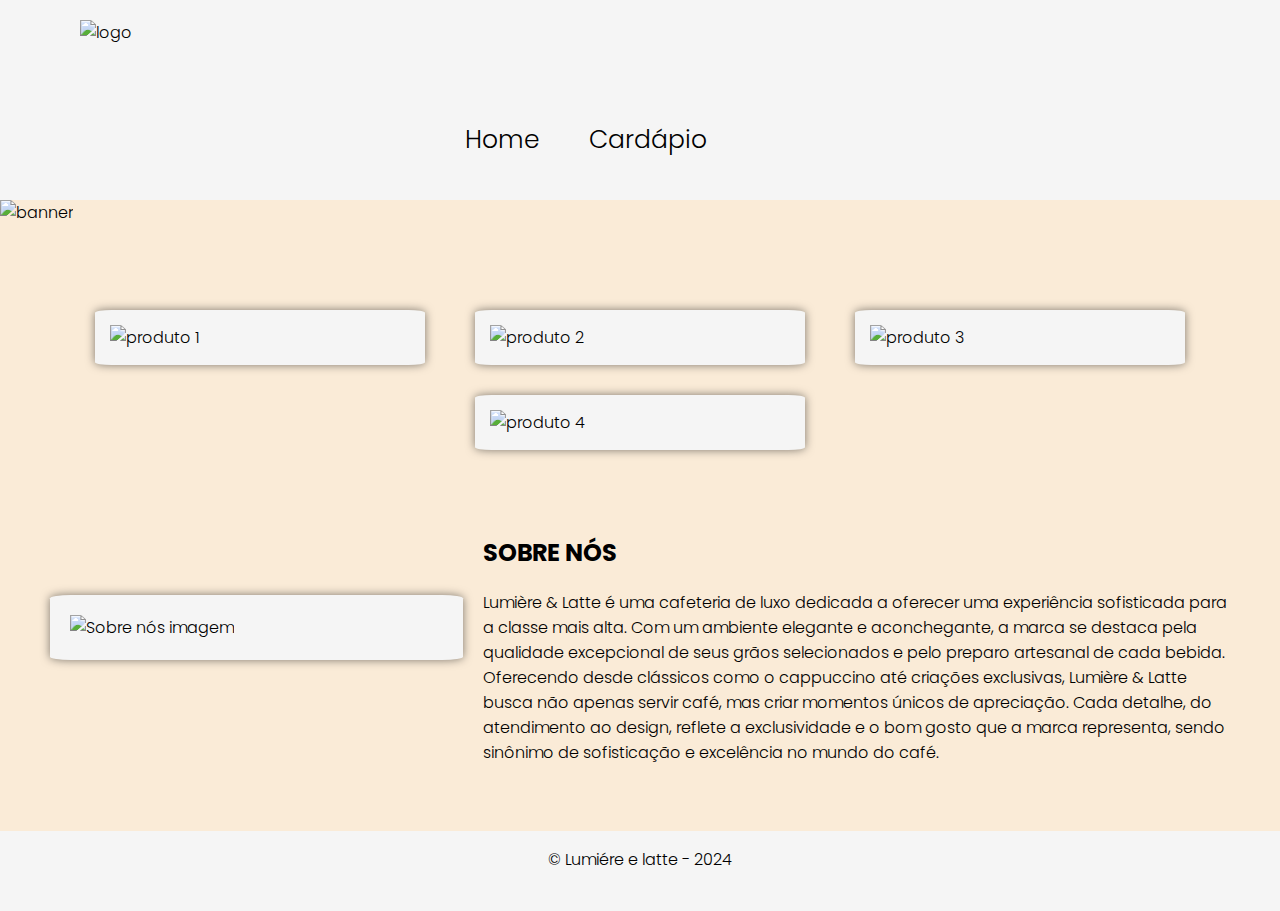
==== index.html @ 8c59f695 "Add files via upload" ====
<!DOCTYPE html>
<html lang="pt-br">

<head>
    <meta charset="UTF-8">
    <meta name="viewport" content="width=device-width, initial-scale=1.0">
    <link rel="stylesheet" href="css/styles.css">
    <title>site</title>
    <link
        href="https://fonts.googleapis.com/css2?family=Poppins:ital,wght@0,100;0,200;0,300;0,400;0,500;0,600;0,700;0,800;0,900;1,100;1,200;1,300;1,400;1,500;1,600;1,700;1,800;1,900&display=swap"
        rel="stylesheet">
    <link rel="stylesheet" href="css/style.css">
    <title>promoção</title>
</head>

<body>
    <header>
        <img src="imagem/logo lumiere.png" class="logo" alt="logo">

        <nav class="menu">
            <ul>
                <li><a href="Home.html">Home</a></li>
                <li><a href="cardapio.html">Cardápio</a></li>
            </ul>
        </nav>
    </header>

    <section>
        <img src="imagem/coffe.jpg" width="100%" alt="banner">

    </section>




    <main>
        <section class="conteiner">

            <div class="product">
  
                <img src="imagem/usa.avif" alt="produto 1">
            </div>

            <div class="product ">

                <img src="imagem/2.jpg" alt="produto 2">
            </div>

            <div class="product">

                <img src="imagem/coffee-beans (1).jpg" alt="produto 3">
            </div>

            <div class="product">

                <img src="imagem/máquina de café.jpg" alt="produto 4">
            </div>



            </div>

        </section>

        <section class="centralizar">

            <div class="about-section">
                <div class="image">
                    <img src="imagem/pessoas.jpg" alt="Sobre nós imagem">
                </div>
                <div class="text">
                    <h2>SOBRE NÓS</h2>
                    <p>Lumière & Latte é uma cafeteria de luxo dedicada a oferecer uma experiência sofisticada para a
                        classe mais alta.
                        Com um ambiente elegante e aconchegante, a marca se destaca pela qualidade excepcional de seus
                        grãos selecionados e pelo preparo artesanal de cada bebida.
                        Oferecendo desde clássicos como o cappuccino até criações exclusivas, Lumière & Latte busca não
                        apenas servir café, mas criar momentos únicos de apreciação.
                        Cada detalhe, do atendimento ao design, reflete a exclusividade e o bom gosto que a marca
                        representa, sendo sinônimo de sofisticação e excelência no mundo do café.</p>
                </div>
            </div>


        </section>

    </main>

    <footer>
        <p>&copy; Lumiére e latte - 2024</p>
    </footer>

</body>

</html>
---- css/styles.css ----
body {
    font-family: "Poppins", sans-serif;
    font-weight: 300;
    font-style: normal;
    margin: 0%;
    padding: relative;
    background-color: antiquewhite;
}

h2 {
    text-transform: uppercase;
}

.logo {
    position: relative;
    float: left;
    margin: 20px 20px 0 80px;
    width: 300px;
}

.menu {
    position: relative;
    float: left;
}

nav ul li {
    color: rgb(0, 0, 0);
    text-transform: capitalize;
    list-style: none;
    position: relative;
    float: left;
    padding: 25px;
    margin-top: 80px;
    font-size: 25px;
}

nav ul li a {
    color: rgb(0, 0, 0);
    text-decoration: none;

}

nav ul li a:hover {
    color: rgb(255, 255, 255);
    text-decoration: none;
    background-color: #bdb7b5cc;
    height: 15px;
    padding: 5px;
    font-size: 20px;
}



header {
    background-color: whitesmoke;
    height: 200px;
}

main {
    
    height: auto;
    margin: 0;
    padding: 50px;
}

.divisor {
    width: 100%;
    height: 80px;
    background-color: whitesmoke
}

image {
    display: block;
}

.conteiner {
    display: flex;
    flex-wrap: wrap;
    justify-content: space-around;
    padding: 20px;
}

.product {
    background-color: whitesmoke;
    width: 300px;
    margin: 15px;
    padding: 15px;
    box-shadow: 0 0 10px rgb(0, 0, 0, 0.5);
    border-radius: 5%;
}

.product img {
    max-width: 100%;
    height: auto;
}

.product h3 {
    font-size: 20px;
    color: #333;
}

.product .price {
    font-size: 18px;
    color: #312922;
}

.informacao {}

.about-section {
    display: flex;
    /* Faz com que a imagem e o texto fiquem lado a lado */
    align-items: center;
    /* Alinha verticalmente no centro */
    justify-content: space-between;
    /* Coloca espaço entre a imagem e o texto */
    margin-top: 30px;
}

.about-section .image {
    flex: 1;
    /* Tamanho proporcional para a imagem */
    margin-right: 20px;
    /* Espaçamento entre imagem e texto */
    margin-bottom: 40px;
    background-color: whitesmoke;
    padding: 20px;
    border-radius: 5%;
    box-shadow: 0 0 10px rgb(0, 0, 0, 0.5);
}

.about-section .text {
    flex: 2;
    /* O texto vai ocupar o dobro de espaço em relação à imagem */
}

.about-section img {
    max-width: 100%;
    /* Garante que a imagem não fique maior que o container */
    height: auto;
    /* Mantém a proporção da imagem */
}


.centralizar {
    margin: 0% auto;
    max-width: 100%;
    width: 1200px;
}


footer{
    color: rgb(0, 0, 0);
    background-color: whitesmoke;
    text-align: left;
    height: 80px;
    width: 100%;
    position: relative;
    float: left;
    clear: both;
}
footer p{
    text-align: center;
}
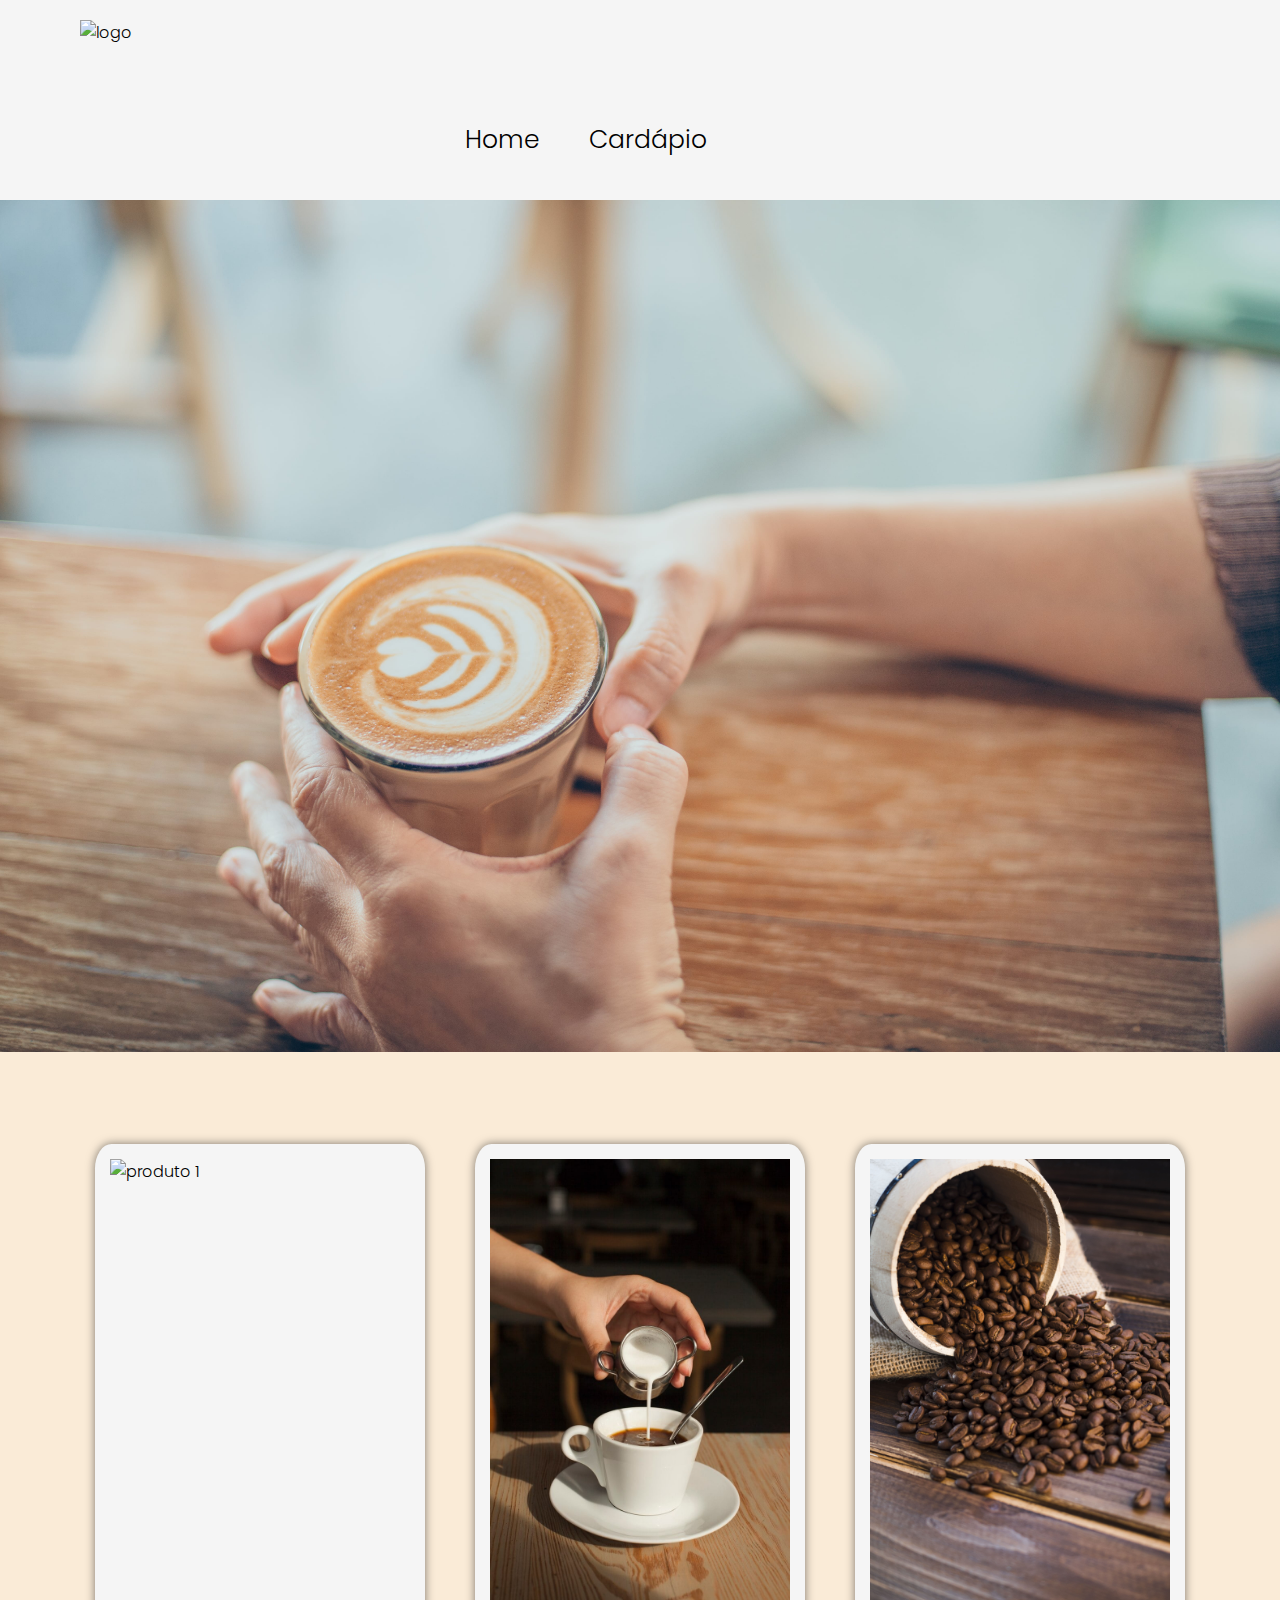
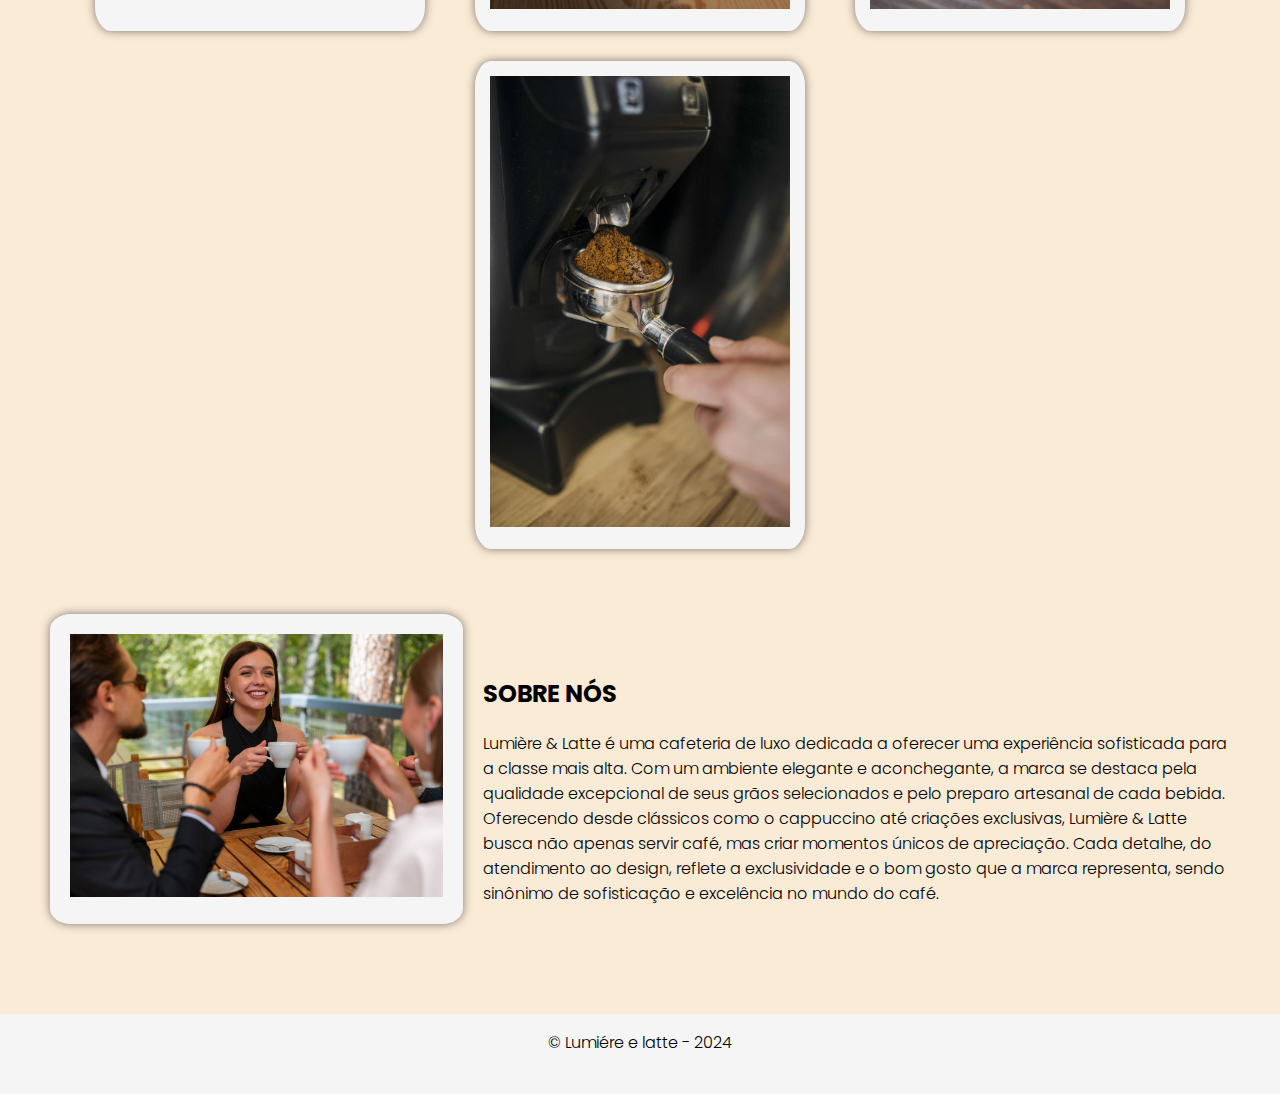
==== commit 182e87c6: "Add files via upload" ====
--- a/index.html
+++ b/index.html
@@ -26,7 +26,7 @@
     </header>
 
     <section>
-        <img src="imagem/coffe.jpg" width="100%" alt="banner">
+        <img src="imagem/coffe-min.jpg" width="100%" alt="banner">
 
     </section>
 
@@ -43,17 +43,17 @@
 
             <div class="product ">
 
-                <img src="imagem/2.jpg" alt="produto 2">
+                <img src="imagem/2-min.jpg" alt="produto 2">
             </div>
 
             <div class="product">
 
-                <img src="imagem/coffee-beans (1).jpg" alt="produto 3">
+                <img src="imagem/coffee-beans (1)-min.jpg" alt="produto 3">
             </div>
 
             <div class="product">
 
-                <img src="imagem/máquina de café.jpg" alt="produto 4">
+                <img src="imagem/máquina de café-min.jpg" alt="produto 4">
             </div>
 
 
@@ -66,7 +66,7 @@
 
             <div class="about-section">
                 <div class="image">
-                    <img src="imagem/pessoas.jpg" alt="Sobre nós imagem">
+                    <img src="imagem/pessoas-min.jpg" alt="Sobre nós imagem">
                 </div>
                 <div class="text">
                     <h2>SOBRE NÓS</h2>
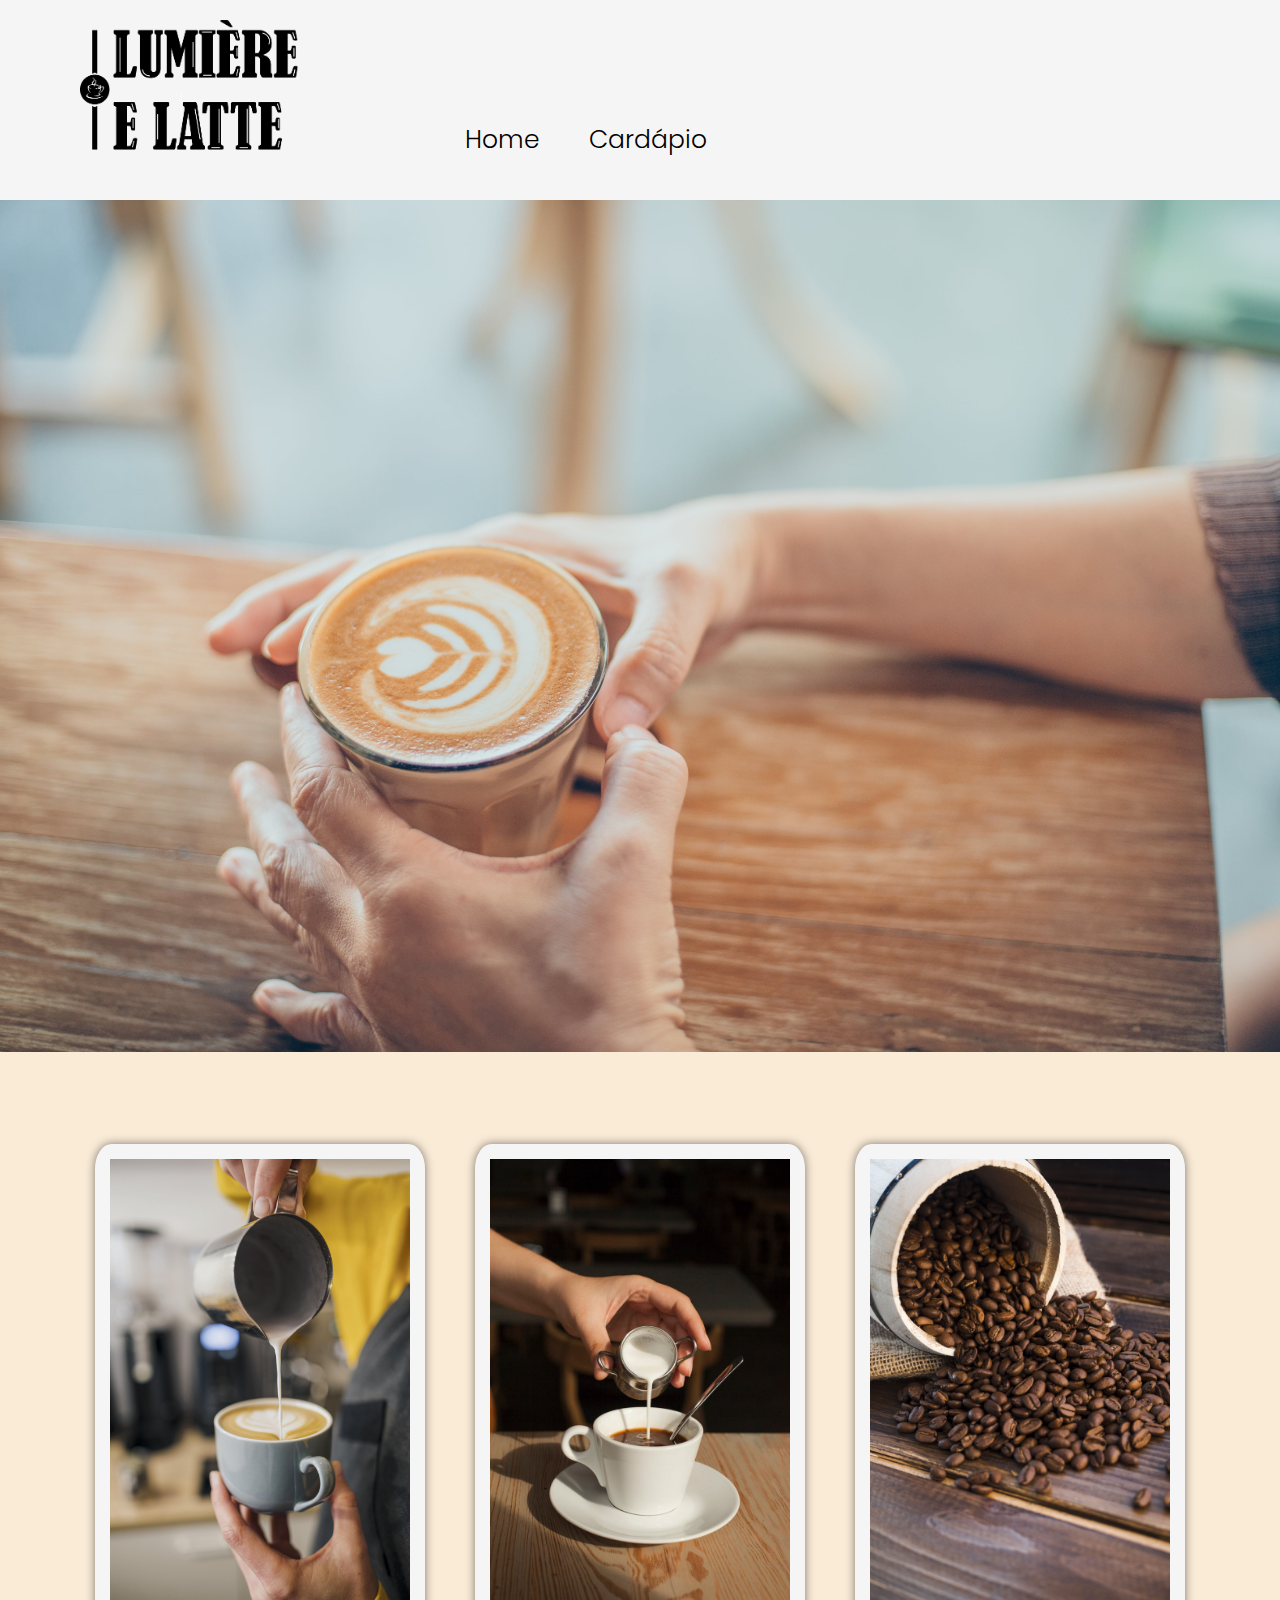
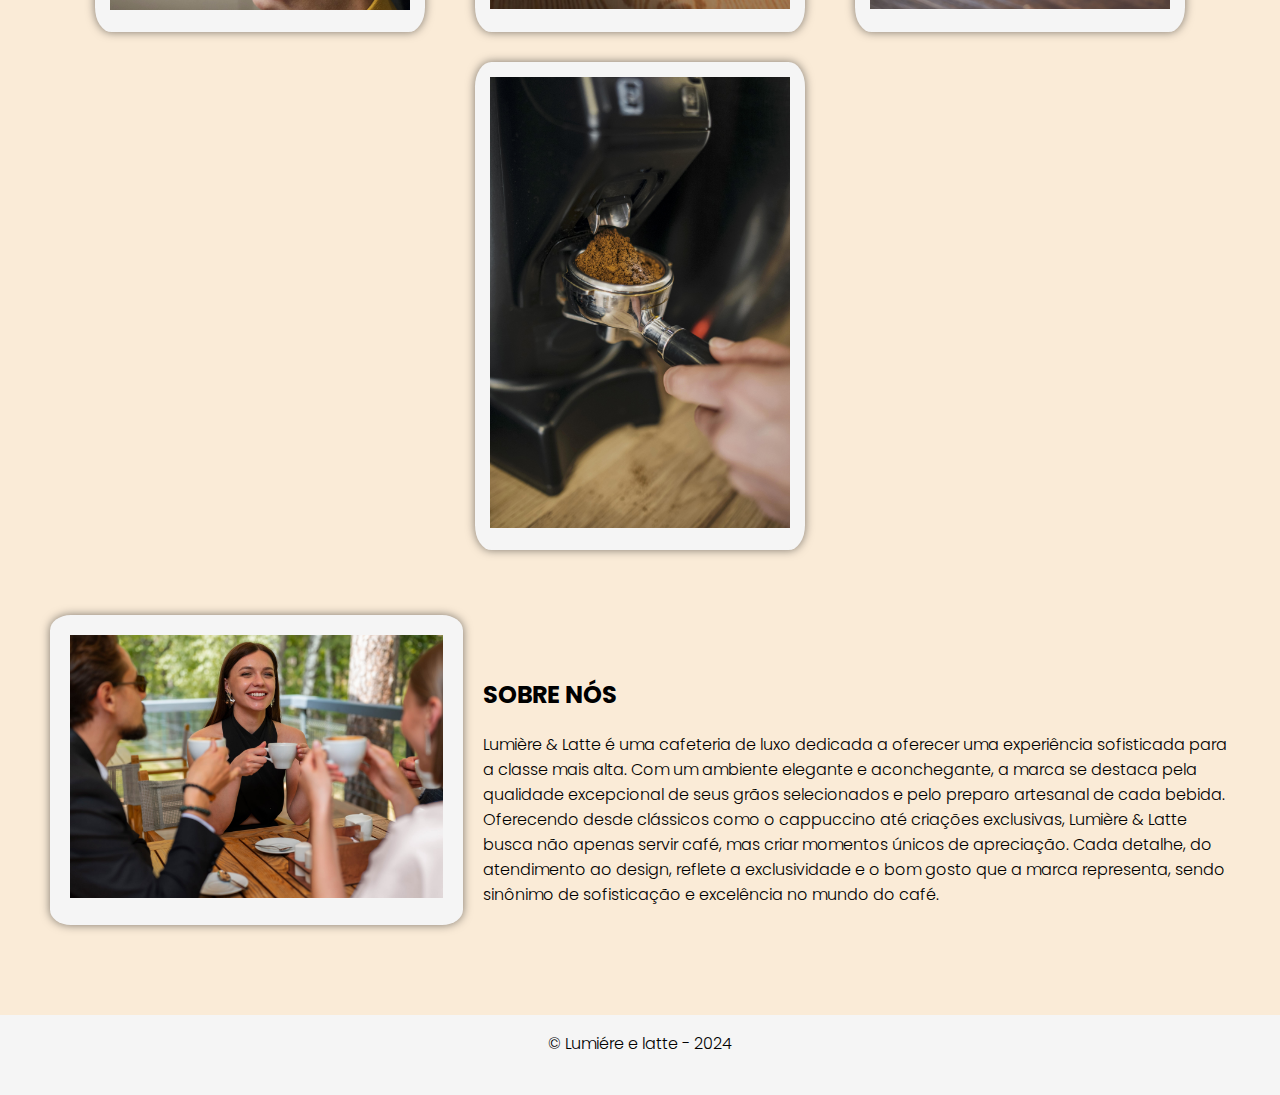
==== commit d210c7bd: "Add files via upload" ====
--- a/index.html
+++ b/index.html
@@ -15,7 +15,7 @@
 
 <body>
     <header>
-        <img src="imagem/logo lumiere.png" class="logo" alt="logo">
+        <img src="imagem/logo lumiére-min.png" class="logo" alt="logo">
 
         <nav class="menu">
             <ul>
@@ -38,7 +38,7 @@
 
             <div class="product">
   
-                <img src="imagem/usa.avif" alt="produto 1">
+                <img src="imagem/barista-decorating-coffee-cup-with-milk-min.jpg"produto 1">
             </div>
 
             <div class="product ">
